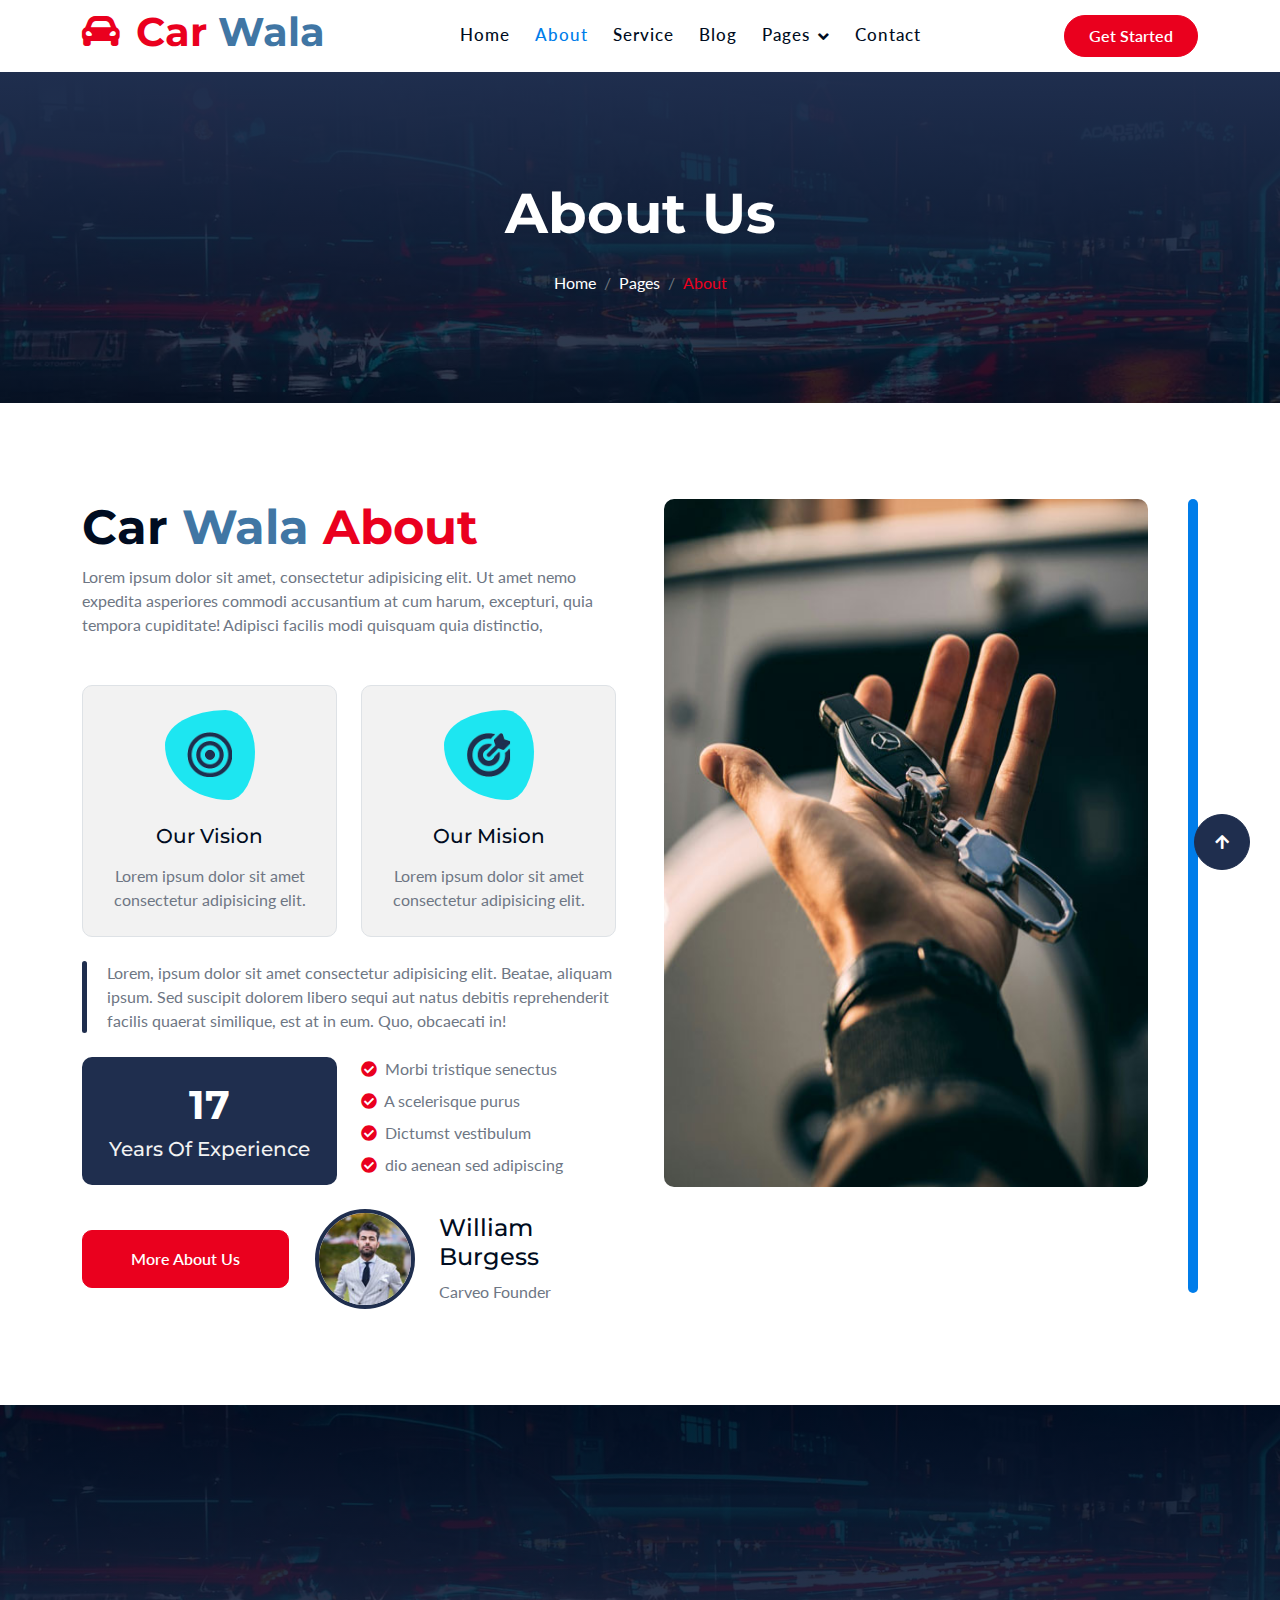
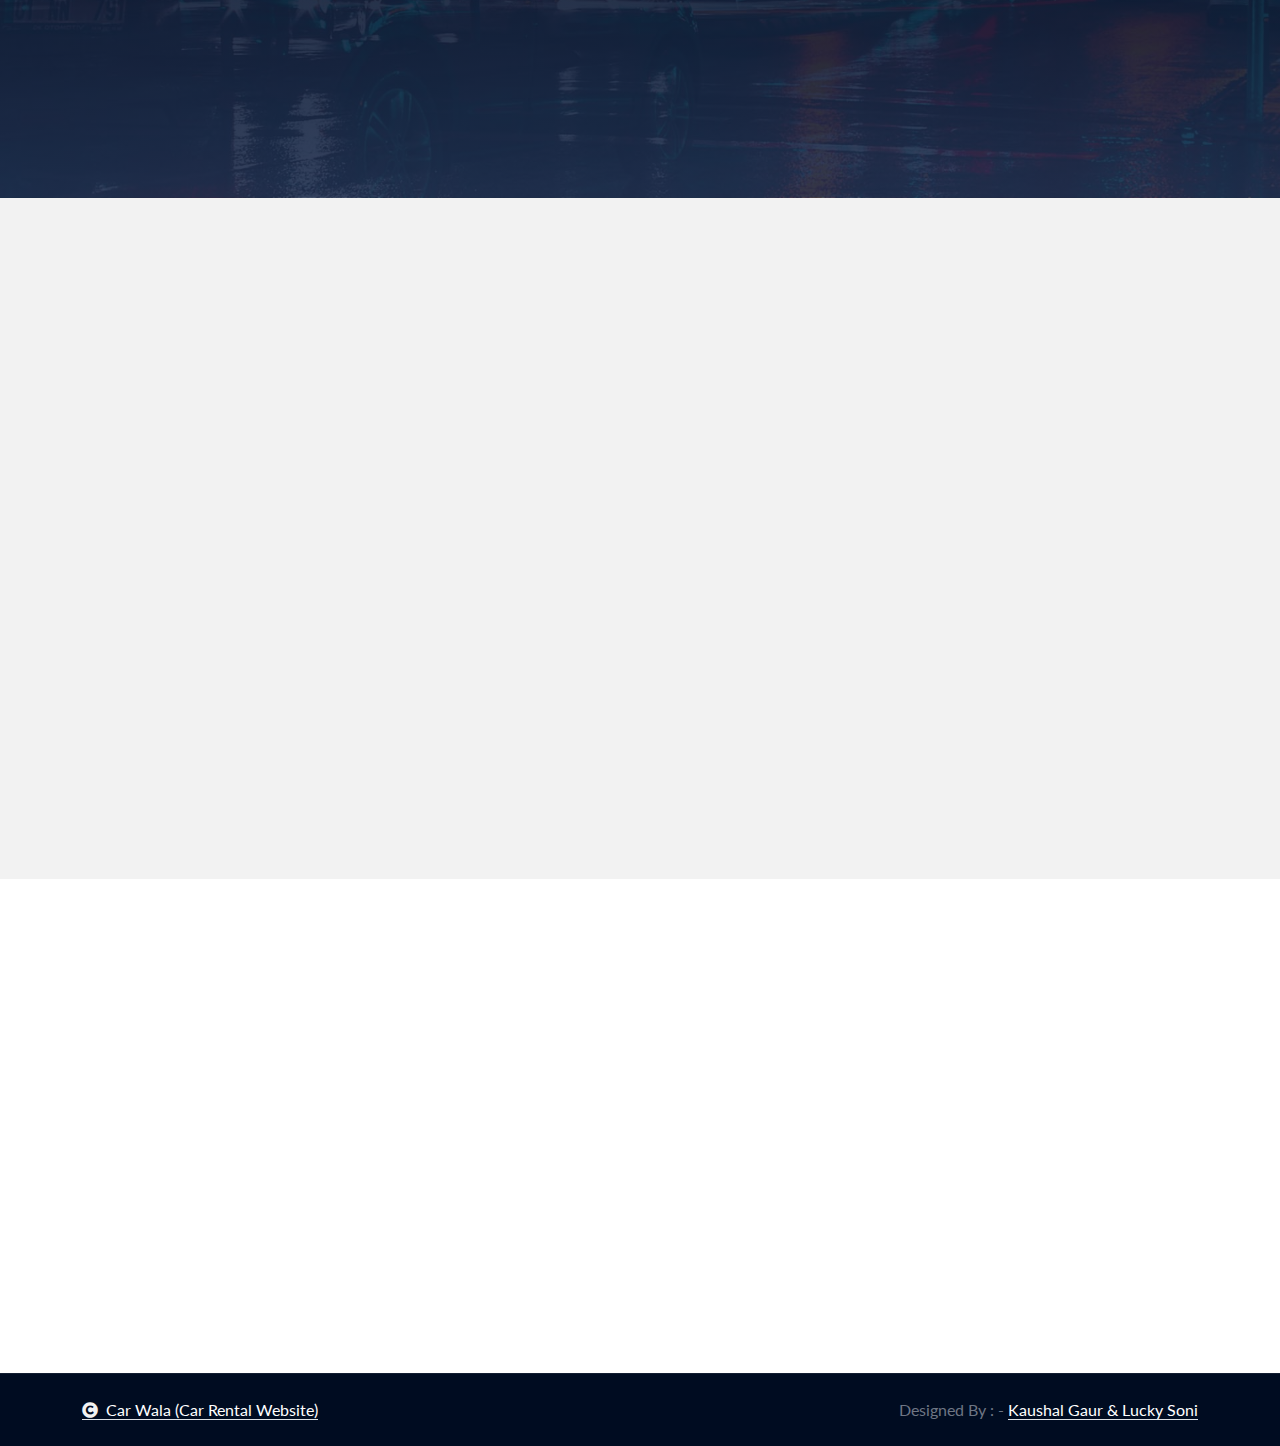
==== about.html @ ace73326 "first commit" ====
<!DOCTYPE html>
<html lang="en">

    <head>
        <meta charset="utf-8">
        <title>Car Wala (Car Rental Website)</title>
        <meta content="width=device-width, initial-scale=1.0" name="viewport">
        <meta content="" name="keywords">
        <meta content="" name="description">

        <!-- Google Web Fonts -->
        <link rel="preconnect" href="https://fonts.googleapis.com">
        <link rel="preconnect" href="https://fonts.gstatic.com" crossorigin>
        <link href="https://fonts.googleapis.com/css2?family=Lato:ital,wght@0,400;0,700;0,900;1,400;1,700;1,900&family=Montserrat:ital,wght@0,100..900;1,100..900&display=swap" rel="stylesheet"> 

        <!-- Icon Font Stylesheet -->
        <link rel="stylesheet" href="https://use.fontawesome.com/releases/v5.15.4/css/all.css"/>
        <link href="https://cdn.jsdelivr.net/npm/bootstrap-icons@1.4.1/font/bootstrap-icons.css" rel="stylesheet">

        <!-- Libraries Stylesheet -->
        <link href="lib/animate/animate.min.css" rel="stylesheet">
        <link href="lib/owlcarousel/assets/owl.carousel.min.css" rel="stylesheet">


        <!-- Customized Bootstrap Stylesheet -->
        <link href="css/bootstrap.min.css" rel="stylesheet">

        <!-- Template Stylesheet -->
        <link href="css/style.css" rel="stylesheet">
    </head>

    <body>

        <!-- Spinner Start -->
        <div id="spinner" class="show bg-white position-fixed translate-middle w-100 vh-100 top-50 start-50 d-flex align-items-center justify-content-center">
            <div class="spinner-border text-primary" style="width: 3rem; height: 3rem;" role="status">
                <span class="sr-only">Loading...</span>
            </div>
        </div>
        <!-- Spinner End -->


         <!-- Navbar & Hero Start -->
         <div class="container-fluid nav-bar sticky-top px-0 px-lg-4 py-2 py-lg-0">
            <div class="container">
                <nav class="navbar navbar-expand-lg navbar-light">
                    <a href="" class="navbar-brand p-0">
                        <h1 class="display-6 text-primary"><i class="fas fa-car-alt me-3"></i></i>Car <span class="main-logo">Wala</span></h1>
                        <!-- <img src="img/logo.png" alt="Logo"> -->
                    </a>
                    <button class="navbar-toggler" type="button" data-bs-toggle="collapse" data-bs-target="#navbarCollapse">
                        <span class="fa fa-bars"></span>
                    </button>
                    <div class="collapse navbar-collapse" id="navbarCollapse">
                        <div class="navbar-nav mx-auto py-0">
                            <a href="index.html" class="nav-item nav-link">Home</a>
                            <a href="about.html" class="nav-item nav-link active">About</a>
                            <a href="service.html" class="nav-item nav-link">Service</a>
                            <a href="blog.html" class="nav-item nav-link">Blog</a>
                            
                            <div class="nav-item dropdown">
                                <a href="#" class="nav-link dropdown-toggle" data-bs-toggle="dropdown">Pages</a>
                                <div class="dropdown-menu m-0">
                                    <a href="feature.html" class="dropdown-item">Our Feature</a>
                                    <a href="cars.html" class="dropdown-item">Our Cars</a>
                                    <a href="team.html" class="dropdown-item">Our Team</a>
                                    <a href="testimonial.html" class="dropdown-item">Testimonial</a>
                                    <a href="404.html" class="dropdown-item">404 Page</a>
                                </div>
                            </div>
                            <a href="contact.html" class="nav-item nav-link">Contact</a>
                        </div>
                        <a href="#" class="btn btn-primary rounded-pill py-2 px-4">Get Started</a>
                    </div>
                </nav>
            </div>
        </div>
        <!-- Navbar & Hero End -->

        <!-- Header Start -->
        <div class="container-fluid bg-breadcrumb">
            <div class="container text-center py-5" style="max-width: 900px;">
                <h4 class="text-white display-4 mb-4 wow fadeInDown" data-wow-delay="0.1s">About Us</h4>
                <ol class="breadcrumb d-flex justify-content-center mb-0 wow fadeInDown" data-wow-delay="0.3s">
                    <li class="breadcrumb-item"><a href="index.html">Home</a></li>
                    <li class="breadcrumb-item"><a href="#">Pages</a></li>
                    <li class="breadcrumb-item active text-primary">About</li>
                </ol>    
            </div>
        </div>
        <!-- Header End -->

        <!-- About Start -->
        <div class="container-fluid overflow-hidden about py-5">
            <div class="container py-5">
                <div class="row g-5">
                    <div class="col-xl-6 wow fadeInLeft" data-wow-delay="0.2s">
                        <div class="about-item">
                            <div class="pb-5">
                                <h1 class="display-5 text-capitalize">Car <span class="main-logo">Wala</span> <span class="text-primary">About</span></h1>
                                <p class="mb-0">Lorem ipsum dolor sit amet, consectetur adipisicing elit. Ut amet nemo expedita asperiores commodi accusantium at cum harum, excepturi, quia tempora cupiditate! Adipisci facilis modi quisquam quia distinctio,
                                </p>
                            </div>
                            <div class="row g-4">
                                <div class="col-lg-6">
                                    <div class="about-item-inner border p-4">
                                        <div class="about-icon mb-4">
                                            <img src="img/about-icon-1.png" class="img-fluid w-50 h-50" alt="Icon">
                                        </div>
                                        <h5 class="mb-3">Our Vision</h5>
                                        <p class="mb-0">Lorem ipsum dolor sit amet consectetur adipisicing elit.</p>
                                    </div>
                                </div>
                                <div class="col-lg-6">
                                    <div class="about-item-inner border p-4">
                                        <div class="about-icon mb-4">
                                            <img src="img/about-icon-2.png" class="img-fluid h-50 w-50" alt="Icon">
                                        </div>
                                        <h5 class="mb-3">Our Mision</h5>
                                        <p class="mb-0">Lorem ipsum dolor sit amet consectetur adipisicing elit.</p>
                                    </div>
                                </div>
                            </div>
                            <p class="text-item my-4">Lorem, ipsum dolor sit amet consectetur adipisicing elit. Beatae, aliquam ipsum. Sed suscipit dolorem libero sequi aut natus debitis reprehenderit facilis quaerat similique, est at in eum. Quo, obcaecati in!
                            </p>
                            <div class="row g-4">
                                <div class="col-lg-6">
                                    <div class="text-center rounded bg-secondary p-4">
                                        <h1 class="display-6 text-white">17</h1>
                                        <h5 class="text-light mb-0">Years Of Experience</h5>
                                    </div>
                                </div>
                                <div class="col-lg-6">
                                    <div class="rounded">
                                        <p class="mb-2"><i class="fa fa-check-circle text-primary me-1"></i> Morbi tristique senectus</p>
                                        <p class="mb-2"><i class="fa fa-check-circle text-primary me-1"></i> A scelerisque purus</p>
                                        <p class="mb-2"><i class="fa fa-check-circle text-primary me-1"></i> Dictumst vestibulum</p>
                                        <p class="mb-0"><i class="fa fa-check-circle text-primary me-1"></i> dio aenean sed adipiscing</p>
                                    </div>
                                </div>
                                <div class="col-lg-5 d-flex align-items-center">
                                    <a href="#" class="btn btn-primary rounded py-3 px-5">More About Us</a>
                                </div>
                                <div class="col-lg-7">
                                    <div class="d-flex align-items-center">
                                        <img src="img/attachment-img.jpg" class="img-fluid rounded-circle border border-4 border-secondary" style="width: 100px; height: 100px;" alt="Image">
                                        <div class="ms-4">
                                            <h4>William Burgess</h4>
                                            <p class="mb-0">Carveo Founder</p>
                                        </div>
                                    </div>
                                </div>
                            </div>
                        </div>
                    </div>
                    <div class="col-xl-6 wow fadeInRight" data-wow-delay="0.2s">
                        <div class="about-img">
                            <div class="img-1">
                                <img src="img/about-img.jpg" class="img-fluid rounded h-100 w-100" alt="">
                            </div>
                            <div class="img-2">
                                <img src="" class="img-fluid rounded w-100" alt="">
                            </div>
                        </div>
                    </div>
                </div>
            </div>
        </div>
        <!-- About End -->

        <!-- Fact Counter -->
        <div class="container-fluid counter py-5">
            <div class="container py-5">
                <div class="row g-5">
                    <div class="col-md-6 col-lg-6 col-xl-3 wow fadeInUp" data-wow-delay="0.1s">
                        <div class="counter-item text-center">
                            <div class="counter-item-icon mx-auto">
                                <i class="fas fa-thumbs-up fa-2x"></i>
                            </div>
                            <div class="counter-counting my-3">
                                <span class="text-white fs-2 fw-bold" data-toggle="counter-up">829</span>
                                <span class="h1 fw-bold text-white">+</span>
                            </div>
                            <h4 class="text-white mb-0">Happy Clients</h4>
                        </div>
                    </div>
                    <div class="col-md-6 col-lg-6 col-xl-3 wow fadeInUp" data-wow-delay="0.3s">
                        <div class="counter-item text-center">
                            <div class="counter-item-icon mx-auto">
                                <i class="fas fa-car-alt fa-2x"></i>
                            </div>
                            <div class="counter-counting my-3">
                                <span class="text-white fs-2 fw-bold" data-toggle="counter-up">56</span>
                                <span class="h1 fw-bold text-white">+</span>
                            </div>
                            <h4 class="text-white mb-0">Number of Cars</h4>
                        </div>
                    </div>
                    <div class="col-md-6 col-lg-6 col-xl-3 wow fadeInUp" data-wow-delay="0.5s">
                        <div class="counter-item text-center">
                            <div class="counter-item-icon mx-auto">
                                <i class="fas fa-building fa-2x"></i>
                            </div>
                            <div class="counter-counting my-3">
                                <span class="text-white fs-2 fw-bold" data-toggle="counter-up">127</span>
                                <span class="h1 fw-bold text-white">+</span>
                            </div>
                            <h4 class="text-white mb-0">Car Center</h4>
                        </div>
                    </div>
                    <div class="col-md-6 col-lg-6 col-xl-3 wow fadeInUp" data-wow-delay="0.7s">
                        <div class="counter-item text-center">
                            <div class="counter-item-icon mx-auto">
                                <i class="fas fa-clock fa-2x"></i>
                            </div>
                            <div class="counter-counting my-3">
                                <span class="text-white fs-2 fw-bold" data-toggle="counter-up">589</span>
                                <span class="h1 fw-bold text-white">+</span>
                            </div>
                            <h4 class="text-white mb-0">Total kilometers</h4>
                        </div>
                    </div>
                </div>
            </div>
        </div>
        <!-- Fact Counter -->

        <!-- Features Start -->
        <div class="container-fluid feature py-5">
            <div class="container py-5">
                <div class="text-center mx-auto pb-5 wow fadeInUp" data-wow-delay="0.1s" style="max-width: 800px;">
                    <h1 class="display-5 text-capitalize mb-3">Car <span class="main-logo">Wala</span> <span class="text-primary"> Features </span></h1>
                    <p class="mb-0">Lorem ipsum dolor sit amet, consectetur adipisicing elit. Ut amet nemo expedita asperiores commodi accusantium at cum harum, excepturi, quia tempora cupiditate! Adipisci facilis modi quisquam quia distinctio,
                    </p>
                </div>
                <div class="row g-4 align-items-center">
                    <div class="col-xl-4">
                        <div class="row gy-4 gx-0">
                            <div class="col-12 wow fadeInUp" data-wow-delay="0.1s">
                                <div class="feature-item">
                                    <div class="feature-icon">
                                        <span class="fa fa-trophy fa-2x"></span>
                                    </div>
                                    <div class="ms-4">
                                        <h5 class="mb-3">First Class services</h5>
                                        <p class="mb-0">Lorem ipsum dolor sit amet consectetur adipisicing elit. Consectetur, in illum aperiam ullam magni eligendi?</p>
                                    </div>
                                </div>
                            </div>
                            <div class="col-12 wow fadeInUp" data-wow-delay="0.3s">
                                <div class="feature-item">
                                    <div class="feature-icon">
                                        <span class="fa fa-road fa-2x"></span>
                                    </div>
                                    <div class="ms-4">
                                        <h5 class="mb-3">24/7 road assistance</h5>
                                        <p class="mb-0">Lorem ipsum dolor sit amet consectetur adipisicing elit. Consectetur, in illum aperiam ullam magni eligendi?</p>
                                    </div>
                                </div>
                            </div>
                        </div>
                    </div>
                    <div class="col-lg-12 col-xl-4 wow fadeInUp" data-wow-delay="0.2s">
                        <img src="img/features-img.png" class="img-fluid w-100" style="object-fit: cover;" alt="Img">
                    </div>
                    <div class="col-xl-4">
                        <div class="row gy-4 gx-0">
                            <div class="col-12 wow fadeInUp" data-wow-delay="0.1s">
                                <div class="feature-item justify-content-end">
                                    <div class="text-end me-4">
                                        <h5 class="mb-3">Quality at Minimum</h5>
                                        <p class="mb-0">Lorem ipsum dolor sit amet consectetur adipisicing elit. Consectetur, in illum aperiam ullam magni eligendi?</p>
                                    </div>
                                    <div class="feature-icon">
                                        <span class="fa fa-tag fa-2x"></span>
                                    </div>
                                </div>
                            </div>
                            <div class="col-12 wow fadeInUp" data-wow-delay="0.3s">
                                <div class="feature-item justify-content-end">
                                    <div class="text-end me-4">
                                        <h5 class="mb-3">Free Pick-Up & Drop-Off</h5>
                                        <p class="mb-0">Lorem ipsum dolor sit amet consectetur adipisicing elit. Consectetur, in illum aperiam ullam magni eligendi?</p>
                                    </div>
                                    <div class="feature-icon">
                                        <span class="fa fa-map-pin fa-2x"></span>
                                    </div>
                                </div>
                            </div>
                        </div>
                    </div>
                </div>
            </div>
        </div>
        <!-- Features End -->

        <!-- Car Steps Start -->
        <!-- <div class="container-fluid steps py-5">
            <div class="container py-5">
                <div class="text-center mx-auto pb-5 wow fadeInUp" data-wow-delay="0.1s" style="max-width: 800px;">
                    <h1 class="display-5 text-capitalize text-white mb-3">Car <span class="main-logo">Wala</span> <span class="text-primary"> Process</span></h1>
                    <p class="mb-0 text-white">Lorem ipsum dolor sit amet, consectetur adipisicing elit. Ut amet nemo expedita asperiores commodi accusantium at cum harum, excepturi, quia tempora cupiditate! Adipisci facilis modi quisquam quia distinctio,
                    </p>
                </div>
                <div class="row g-4">
                    <div class="col-lg-4 wow fadeInUp" data-wow-delay="0.1s">
                        <div class="steps-item p-4 mb-4">
                            <h4>Come In Contact</h4>
                            <p class="mb-0">Lorem ipsum dolor sit amet consectetur adipisicing elit. Ad, dolorem!</p>
                            <div class="setps-number">01.</div>
                        </div>
                    </div>
                    <div class="col-lg-4 wow fadeInUp" data-wow-delay="0.3s">
                        <div class="steps-item p-4 mb-4">
                            <h4>Choose A Car</h4>
                            <p class="mb-0">Lorem ipsum dolor sit amet consectetur adipisicing elit. Ad, dolorem!</p>
                            <div class="setps-number">02.</div>
                        </div>
                    </div>
                    <div class="col-lg-4 wow fadeInUp" data-wow-delay="0.5s">
                        <div class="steps-item p-4 mb-4">
                            <h4>Enjoy Driving</h4>
                            <p class="mb-0">Lorem ipsum dolor sit amet consectetur adipisicing elit. Ad, dolorem!</p>
                            <div class="setps-number">03.</div>
                        </div>
                    </div>
                </div>
            </div>
        </div> -->
        <!-- Car Steps End -->

        <!-- Team Start -->
        <!-- <div class="container-fluid team py-5">
            <div class="container py-5">
                <div class="text-center mx-auto pb-5 wow fadeInUp" data-wow-delay="0.1s" style="max-width: 800px;">
                    <h1 class="display-5 text-capitalize mb-3">Customer<span class="text-primary"> Support</span> Center</h1>
                    <p class="mb-0">Lorem ipsum dolor sit amet, consectetur adipisicing elit. Ut amet nemo expedita asperiores commodi accusantium at cum harum, excepturi, quia tempora cupiditate! Adipisci facilis modi quisquam quia distinctio,
                    </p>
                </div>
                <div class="row g-4">
                    <div class="col-md-6 col-lg-6 col-xl-3 wow fadeInUp" data-wow-delay="0.1s">
                        <div class="team-item p-4 pt-0">
                            <div class="team-img">
                                <img src="img/team-1.jpg" class="img-fluid rounded w-100" alt="Image">
                            </div>
                            <div class="team-content pt-4">
                                <h4>MARTIN DOE</h4>
                                <p>Profession</p>
                                <div class="team-icon d-flex justify-content-center">
                                    <a class="btn btn-square btn-light rounded-circle mx-1" href=""><i class="fab fa-facebook-f"></i></a>
                                    <a class="btn btn-square btn-light rounded-circle mx-1" href=""><i class="fab fa-twitter"></i></a>
                                    <a class="btn btn-square btn-light rounded-circle mx-1" href=""><i class="fab fa-instagram"></i></a>
                                    <a class="btn btn-square btn-light rounded-circle mx-1" href=""><i class="fab fa-linkedin-in"></i></a>
                                </div>
                            </div>
                        </div>
                    </div>
                    <div class="col-md-6 col-lg-6 col-xl-3 wow fadeInUp" data-wow-delay="0.3s">
                        <div class="team-item p-4 pt-0">
                            <div class="team-img">
                                <img src="img/team-2.jpg" class="img-fluid rounded w-100" alt="Image">
                            </div>
                            <div class="team-content pt-4">
                                <h4>MARTIN DOE</h4>
                                <p>Profession</p>
                                <div class="team-icon d-flex justify-content-center">
                                    <a class="btn btn-square btn-light rounded-circle mx-1" href=""><i class="fab fa-facebook-f"></i></a>
                                    <a class="btn btn-square btn-light rounded-circle mx-1" href=""><i class="fab fa-twitter"></i></a>
                                    <a class="btn btn-square btn-light rounded-circle mx-1" href=""><i class="fab fa-instagram"></i></a>
                                    <a class="btn btn-square btn-light rounded-circle mx-1" href=""><i class="fab fa-linkedin-in"></i></a>
                                </div>
                            </div>
                        </div>
                    </div>
                    <div class="col-md-6 col-lg-6 col-xl-3 wow fadeInUp" data-wow-delay="0.5s">
                        <div class="team-item p-4 pt-0">
                            <div class="team-img">
                                <img src="img/team-3.jpg" class="img-fluid rounded w-100" alt="Image">
                            </div>
                            <div class="team-content pt-4">
                                <h4>MARTIN DOE</h4>
                                <p>Profession</p>
                                <div class="team-icon d-flex justify-content-center">
                                    <a class="btn btn-square btn-light rounded-circle mx-1" href=""><i class="fab fa-facebook-f"></i></a>
                                    <a class="btn btn-square btn-light rounded-circle mx-1" href=""><i class="fab fa-twitter"></i></a>
                                    <a class="btn btn-square btn-light rounded-circle mx-1" href=""><i class="fab fa-instagram"></i></a>
                                    <a class="btn btn-square btn-light rounded-circle mx-1" href=""><i class="fab fa-linkedin-in"></i></a>
                                </div>
                            </div>
                        </div>
                    </div>
                    <div class="col-md-6 col-lg-6 col-xl-3 wow fadeInUp" data-wow-delay="0.7s">
                        <div class="team-item p-4 pt-0">
                            <div class="team-img">
                                <img src="img/team-4.jpg" class="img-fluid rounded w-100" alt="Image">
                            </div>
                            <div class="team-content pt-4">
                                <h4>MARTIN DOE</h4>
                                <p>Profession</p>
                                <div class="team-icon d-flex justify-content-center">
                                    <a class="btn btn-square btn-light rounded-circle mx-1" href=""><i class="fab fa-facebook-f"></i></a>
                                    <a class="btn btn-square btn-light rounded-circle mx-1" href=""><i class="fab fa-twitter"></i></a>
                                    <a class="btn btn-square btn-light rounded-circle mx-1" href=""><i class="fab fa-instagram"></i></a>
                                    <a class="btn btn-square btn-light rounded-circle mx-1" href=""><i class="fab fa-linkedin-in"></i></a>
                                </div>
                            </div>
                        </div>
                    </div>
                </div>
            </div>
        </div> -->
        <!-- Team End -->

        <!-- Banner Start -->
        <!-- <div class="container-fluid banner pb-5 wow zoomInDown" data-wow-delay="0.1s">
            <div class="container pb-5">
                <div class="banner-item rounded">
                    <img src="img/banner-1.jpg" class="img-fluid rounded w-100" alt="">
                    <div class="banner-content">
                        <h2 class="text-primary">Rent Your Car</h2>
                        <h1 class="text-white">Interested in Renting?</h1>
                        <p class="text-white">Don't hesitate and send us a message.</p>
                        <div class="banner-btn">
                            <a href="#" class="btn btn-secondary rounded-pill py-3 px-4 px-md-5 me-2">WhatchApp</a>
                            <a href="#" class="btn btn-primary rounded-pill py-3 px-4 px-md-5 ms-2">Contact Us</a>
                        </div>
                    </div>
                </div>
            </div>
        </div> -->
        <!-- Banner End -->

        <!-- Footer Start -->
        <div class="container-fluid footer py-5 wow fadeIn" data-wow-delay="0.2s">
            <div class="container py-5">
                <div class="row g-5">
                    <div class="col-md-6 col-lg-6 col-xl-3">
                        <div class="footer-item d-flex flex-column">
                            <div class="footer-item">
                                <h4 class="text-white mb-4">About Us</h4>
                                <p class="mb-3">Dolor amet sit justo amet elitr clita ipsum elitr est.Lorem ipsum dolor sit amet, consectetur adipiscing elit consectetur adipiscing elit.</p>
                            </div>
                            <div class="position-relative">
                                <input class="form-control rounded-pill w-100 py-3 ps-4 pe-5" type="text" placeholder="Enter your email">
                                <button type="button" class="btn btn-secondary rounded-pill position-absolute top-0 end-0 py-2 mt-2 me-2">Subscribe</button>
                            </div>
                        </div>
                    </div>
                    <div class="col-md-6 col-lg-6 col-xl-3">
                        <div class="footer-item d-flex flex-column">
                            <h4 class="text-white mb-4">Quick Links</h4>
                            <a href="#"><i class="fas fa-angle-right me-2"></i> About</a>
                            <a href="#"><i class="fas fa-angle-right me-2"></i> Cars</a>
                            <a href="#"><i class="fas fa-angle-right me-2"></i> Car Types</a>
                            <a href="#"><i class="fas fa-angle-right me-2"></i> Team</a>
                            <a href="#"><i class="fas fa-angle-right me-2"></i> Contact us</a>
                            <a href="#"><i class="fas fa-angle-right me-2"></i> Terms & Conditions</a>
                        </div>
                    </div>
                    <div class="col-md-6 col-lg-6 col-xl-3">
                        <div class="footer-item d-flex flex-column">
                            <h4 class="text-white mb-4">Business Hours</h4>
                            <div class="mb-3">
                                <h6 class="text-muted mb-0">Mon - Friday:</h6>
                                <p class="text-white mb-0">09.00 am to 07.00 pm</p>
                            </div>
                            <div class="mb-3">
                                <h6 class="text-muted mb-0">Saturday:</h6>
                                <p class="text-white mb-0">10.00 am to 05.00 pm</p>
                            </div>
                            <div class="mb-3">
                                <h6 class="text-muted mb-0">Vacation:</h6>
                                <p class="text-white mb-0">All Sunday is our vacation</p>
                            </div>
                        </div>
                    </div>
                    <div class="col-md-6 col-lg-6 col-xl-3">
                        <div class="footer-item d-flex flex-column">
                            <h4 class="text-white mb-4">Contact Info</h4>
                            <a href="#"><i class="fa fa-map-marker-alt me-2"></i> 123 Street, INDIA </a>
                            <a href="mailto:info@example.com"><i class="fas fa-envelope me-2"></i>kausalgr215@gmail.com</a>
                            <a href="tel:+012 345 67890"><i class="fas fa-phone me-2"></i> +9 12345 67890</a>
                            <a href="tel:+012 345 67890" class="mb-3"><i class="fas fa-print me-2"></i> +91 12345 67890</a>
                            <div class="d-flex">
                                <a class="btn btn-secondary btn-md-square rounded-circle me-3" href=""><i class="fab fa-facebook-f text-white"></i></a>
                                <a class="btn btn-secondary btn-md-square rounded-circle me-3" href=""><i class="fab fa-twitter text-white"></i></a>
                                <a class="btn btn-secondary btn-md-square rounded-circle me-3" href=""><i class="fab fa-instagram text-white"></i></a>
                                <a class="btn btn-secondary btn-md-square rounded-circle me-0" href=""><i class="fab fa-linkedin-in text-white"></i></a>
                            </div>
                        </div>
                    </div>
                </div>
            </div>
        </div>
        <!-- Footer End -->
        
        <!-- Copyright Start -->
        <div class="container-fluid copyright py-4">
            <div class="container">
                <div class="row g-4 align-items-center">
                    <div class="col-md-6 text-center text-md-start mb-md-0">
                        <span class="text-body"><a href="#" class="border-bottom text-white"><i class="fas fa-copyright text-light me-2"></i>Car Wala (Car Rental Website)</a></span>
                    </div>
                    <div class="col-md-6 text-center text-md-end text-body">
                        <!--/*** This template is free as long as you keep the below author’s credit link/attribution link/backlink. ***/-->
                        <!--/*** If you'd like to use the template without the below author’s credit link/attribution link/backlink, ***/-->
                        <!--/*** you can purchase the Credit Removal License from "https://htmlcodex.com/credit-removal". ***/-->
                        Designed By : - <a class="border-bottom text-white" href="https://htmlcodex.com">Kaushal Gaur & Lucky Soni</a>
                    </div>
                </div>
            </div>
        </div>
        <!-- Copyright End -->


        <!-- Back to Top -->
        <a href="#" class="btn btn-secondary btn-lg-square rounded-circle back-to-top"><i class="fa fa-arrow-up"></i></a>   

        
    <!-- JavaScript Libraries -->
    <script src="https://ajax.googleapis.com/ajax/libs/jquery/3.6.4/jquery.min.js"></script>
    <script src="https://cdn.jsdelivr.net/npm/bootstrap@5.0.0/dist/js/bootstrap.bundle.min.js"></script>
    <script src="lib/wow/wow.min.js"></script>
    <script src="lib/easing/easing.min.js"></script>
    <script src="lib/waypoints/waypoints.min.js"></script>
    <script src="lib/counterup/counterup.min.js"></script>
    <script src="lib/owlcarousel/owl.carousel.min.js"></script>
    

    <!-- Template Javascript -->
    <script src="js/main.js"></script>
    </body>

</html>
---- css/style.css ----
/*** Spinner Start ***/
/*** Spinner ***/
#spinner {
    opacity: 0;
    visibility: hidden;
    transition: opacity .5s ease-out, visibility 0s linear .5s;
    z-index: 99999;
}

#spinner.show {
    transition: opacity .5s ease-out, visibility 0s linear 0s;
    visibility: visible;
    opacity: 1;
}
/*** Spinner End ***/

/* font styles start */
.roboto-thin {
    font-family: "Roboto", sans-serif;
    font-weight: 100;
    font-style: normal;
  }
  
  .roboto-light {
    font-family: "Roboto", sans-serif;
    font-weight: 300;
    font-style: normal;
  }
  
  .roboto-regular {
    font-family: "Roboto", sans-serif;
    font-weight: 400;
    font-style: normal;
  }
  
  .roboto-medium {
    font-family: "Roboto", sans-serif;
    font-weight: 500;
    font-style: normal;
  }
  
  .roboto-bold {
    font-family: "Roboto", sans-serif;
    font-weight: 700;
    font-style: normal;
  }
  
  .roboto-black {
    font-family: "Roboto", sans-serif;
    font-weight: 900;
    font-style: normal;
  }
  
  .roboto-thin-italic {
    font-family: "Roboto", sans-serif;
    font-weight: 100;
    font-style: italic;
  }
  
  .roboto-light-italic {
    font-family: "Roboto", sans-serif;
    font-weight: 300;
    font-style: italic;
  }
  
  .roboto-regular-italic {
    font-family: "Roboto", sans-serif;
    font-weight: 400;
    font-style: italic;
  }
  
  .roboto-medium-italic {
    font-family: "Roboto", sans-serif;
    font-weight: 500;
    font-style: italic;
  }
  
  .roboto-bold-italic {
    font-family: "Roboto", sans-serif;
    font-weight: 700;
    font-style: italic;
  }
  
  .roboto-black-italic {
    font-family: "Roboto", sans-serif;
    font-weight: 900;
    font-style: italic;
  }
  /* font style end */

.back-to-top {
    position: fixed;
    right: 30px;
    bottom: 30px;
    transition: 0.5s;
    z-index: 99;
}

/*** Button Start ***/
.btn {
    font-weight: 600;
    transition: .5s;
}

.btn-square {
    width: 32px;
    height: 32px;
}

.btn-sm-square {
    width: 34px;
    height: 34px;
}

.btn-md-square {
    width: 44px;
    height: 44px;
}

.btn-lg-square {
    width: 56px;
    height: 56px;
}

.btn-xl-square {
    width: 66px;
    height: 66px;
}

.btn-square,
.btn-sm-square,
.btn-md-square,
.btn-lg-square,
.btn-xl-square {
    padding: 0;
    display: flex;
    align-items: center;
    justify-content: center;
    font-weight: normal;
}

.btn.btn-primary {
    color: var(--bs-white);
}

.btn.btn-primary:hover {
    background: var(--bs-secondary);
    border: 1px solid var(--bs-secondary);
}

.btn.btn-secondary {
    color: var(--bs-white);
}

.btn.btn-secondary:hover {
    background: var(--bs-primary);
    border: 1px solid var(--bs-primary);
}

.btn.btn-light {
    color: var(--bs-primary);
}

.btn.btn-light:hover {
    color: var(--bs-white);
    background: var(--bs-primary);
    border: 1px solid var(--bs-primary);
}

/*** Icon Animation Start ***/
@keyframes icon-animat {
    0%  {border-radius: 4% 23% 45% 12%;}

    25% {border-radius: 8% 13% 65% 28%;}

    50% {border-radius: 65% 3% 76% 19%;}

    75% {border-radius: 37% 28% 34% 65%;}

    100% {border-radius: 72% 23% 25% 82%;}
}
/*** Icon Animation End ***/


/*** Navbar Start ***/
.nav-bar {
    background: var(--bs-white);
}

.sticky-top {
    transition: 1s;
}

.navbar-light .navbar-nav .nav-link {
    position: relative;
    margin-right: 25px;
    padding: 35px 0;
    letter-spacing: 1px;
    color: var(--bs-dark);
    font-size: 17px;
    font-weight: 500;
    outline: none;
    transition: .5s;
}

.sticky-top .navbar-light .navbar-nav .nav-link {
    padding: 10px 0;
    color: var(--bs-dark);
}

.navbar-light .navbar-nav .nav-link:hover,
.navbar-light .navbar-nav .nav-link.active {
    color: var(--bs-primary);
}

.navbar-light .navbar-brand img {
    max-height: 60px;
    transition: .5s;
}

.sticky-top .navbar-light .navbar-brand img {
    max-height: 50px;
}

.navbar .dropdown-toggle::after {
    border: none;
    content: "\f107";
    font-family: "Font Awesome 5 Free";
    font-weight: 600;
    vertical-align: middle;
    margin-left: 8px;
}

.dropdown .dropdown-menu a:hover {
    background: var(--bs-primary);
    color: var(--bs-white);
}

.navbar .nav-item:hover .dropdown-menu {
    transform: rotateX(0deg);
    visibility: visible;
    margin-top: 8px !important;
    background: var(--bs-light);
    transition: .5s;
    opacity: 1;
}



@media (min-width: 992px) {
    .navbar .nav-item .dropdown-menu {
    display: block;
    visibility: hidden;
    top: 100%;
    transform: rotateX(-75deg);
    transform-origin: 0% 0%;
    border: 0;
    border-radius: 10px;
    margin-top: 8px !important;
    transition: .5s;
    opacity: 0;
    }
}

@media (max-width: 991px) {
    .navbar.navbar-expand-lg .navbar-toggler {
        padding: 8px 15px;
        border: 1px solid var(--bs-primary);
        color: var(--bs-primary);
    }

    .sticky-top .navbar-light .navbar-nav .nav-link {
        padding: 12px 0;
    }
}
/*** Navbar End ***/

/*** Carousel Header Start ***/
.carousel .carousel-item img {
    object-fit: cover;
}
.carousel .carousel-item video {
    object-fit: cover;
    
}

.carousel .carousel-item,
.carousel .carousel-item img {
    /* height: 700px; */
}

.carousel-item .carousel-caption {
    position: absolute;
    width: 100%;
    height: 100%;
    left: 0;
    bottom: 0;
    background: rgba(0, 0, 0, .6);
    display: flex;
    align-items: center;
}

.carousel .carousel-indicators {
    left: 75%;
    top: 50%;
    margin-right: 25%;
    transform: translateY(-50%);
    flex-direction: column;
}

.carousel-indicators [data-bs-target] {
    display: flex;
    width: 20px;
    height: 15px;
    border: 6px solid var(--bs-white);
    border-radius: 15px;
    padding: 0;
    margin-top:10px;
    margin-bottom:10px;
    background-color: var(--bs-secondary);
    opacity: 1;
    transition: 0.5s;
}

.carousel-indicators [data-bs-target].active {
    background-color: var(--bs-primary);
}

@media (max-width: 992px) {
    .carousel-indicators [data-bs-target] {
        display: none;
    }
}
/*** Carousel Header End ***/

/*** Single Page Hero Header Start ***/
.bg-breadcrumb {
    position: relative;
    overflow: hidden;
    background: linear-gradient(rgba(31, 46, 78, 1), rgba(0, 12, 33, 0.8)), url(../img/fact-bg.jpg);
    background-position: center top;
    background-repeat: no-repeat;
    background-size: cover;
    padding: 60px 0 60px 0;
    transition: 0.5s;
}

.bg-breadcrumb .breadcrumb {
    position: relative;
}

.bg-breadcrumb .breadcrumb .breadcrumb-item a {
    color: var(--bs-white);
}
/*** Single Page Hero Header End ***/

/*** Features Start ***/
.feature {
    background: var(--bs-light);
}

.feature .feature-item {
    display: flex;
    border-radius: 10px;
}

.feature .feature-item .feature-icon span {
    width: 90px; 
    height: 90px;
    display: flex;
    align-items: center;
    justify-content: center;
    color: var(--bs-secondary);
    background: rgb(29, 230, 241);
    border-radius: 40%;
    animation-name: icon-animat;
    animation-duration: 5s;
    animation-delay: 1s;
    animation-direction: alternate;
    animation-iteration-count: infinite;
    transition: 0.5s;
}

/*** Features End ***/

/*** About Start ***/
.about .about-item .about-item-inner {
    display: flex;
    flex-direction: column;
    align-items: center;
    justify-content: center;
    text-align: center;
    border-radius: 10px;
    background: var(--bs-light);
    transition: 0.5s;
}

.about .about-item .about-item-inner .about-icon {
    width: 90px; 
    height: 90px; 
    border-radius: 67% 33% 29% 71% / 39% 46% 54% 61%;
    display: flex;
    align-items: center;
    justify-content: center;
    color: var(--bs-secondary);
    background: rgb(29, 230, 241);
    animation-name: icon-animat;
    animation-duration: 5s;
    animation-delay: 1s;
    animation-direction: alternate;
    animation-iteration-count: infinite;
    transition: 0.5s;
}

.about .about-img {
    position: relative;
    overflow: hidden;
    width: 100%;
    height: 100%;
    
}

.about .about-img .img-1 {
    height: 85%;
    margin-right: 50px;
}

.about .about-img .img-2 {
    position: absolute;
    width: 100%; 
    bottom: 0; 
    right: 0;
    padding-left: 50px;
    border-radius: 10px;
}

.about .about-img::after {
    content: "";
    position: absolute;
    width: 10px;
    height: 98%;
    top: 0;
    right: 0;
    border-radius: 10px;
    background: var(--bs-primary);
    z-index: -1;
}

.about .about-item .text-item {
    position: relative;
    padding-left: 25px;
}

.about .about-item .text-item::after {
    content: "";
    position: absolute;
    width: 5px;
    height: 100%;
    top: 0;
    left: 0;
    border-radius: 10px;
    background: var(--bs-secondary);
}
/*** About End ***/


/*** Fact Counter Start ***/
.counter {
    background: linear-gradient(rgba(0, 12, 33, 0.9), rgba(31, 46, 78, 0.9)), url(../img/fact-bg.jpg);
    background-position: center center;
    background-repeat: no-repeat;
    background-size: cover;
}

.counter .counter-item .counter-item-icon {
    width: 90px; 
    height: 90px; 
    border-radius: 67% 33% 29% 71% / 39% 46% 54% 61%;
    display: flex;
    align-items: center;
    justify-content: center;
    color: var(--bs-secondary);
    background: var(--bs-primary);
    animation-name: icon-animat;
    animation-duration: 5s;
    animation-delay: 1s;
    animation-direction: alternate;
    animation-iteration-count: infinite;
    transition: 0.5s;
}

/*** Fact Counter End ***/

/*** Services Start ***/
.service .service-item {
    position: relative;
    display: flex;
    flex-direction: column;
    align-items: center;
    justify-content: center;
    text-align: center;
    box-shadow: 0 0 45px rgba(0, 0, 0, .1);
    border-radius: 10px;
    background: var(--bs-white);
    transition: 0.5s;
}

.service .service-item:hover {
    display: flex;
    flex-direction: column;
    align-items: center;
    justify-content: center;
    text-align: center;
    border-radius: 60px;
    background: var(--bs-light);
}

.service .service-item::after {
    content: "";
    position: absolute;
    width: 100%;
    height: 100%;
    bottom: 0;
    left: 0;
    background: var(--bs-primary);
    border-radius: 10px;
    z-index: -1;
    transition: 0.5s;
    opacity: 0;
}

.service .service-item:hover::after {
    opacity: 1;
}

.service .service-item .service-icon {
    width: 90px; 
    height: 90px; 
    border-radius: 67% 33% 29% 71% / 39% 46% 54% 61%;
    display: flex;
    align-items: center;
    justify-content: center;
    color: var(--bs-secondary);
    background: var(--bs-primary);
    animation-name: icon-animat;
    animation-duration: 5s;
    animation-delay: 1s;
    animation-direction: alternate;
    animation-iteration-count: infinite;
    transition: 0.5s;
}
/*** Service End ***/

/*** Cars Categories Start ***/
.categories .categories-item {
    position: relative;
    border: 1px solid var(--bs-secondary);
    border-radius: 10px;
    transition: 0.5s;
}

.categories .categories-item:hover {
    border: 1px solid var(--bs-primary);
}

.categories .categories-item .categories-item-inner {
    position: relative;
    overflow: hidden;
    border-radius: 10px;
    transition: 0.5s;
}

.categories .categories-item .categories-item-inner:hover {
    box-shadow: 0 0 50px rgba(234, 0, 30, .3);
}

.categories .categories-item-inner .categories-img {
    background: var(--bs-light);
}

.categories .categories-item-inner .categories-content {
    border-top: 4px solid var(--bs-white);
    text-align: center;
    background: var(--bs-light);
}

.categories .categories-item-inner .categories-review {
    display: flex;
    align-items: center;
    justify-content: center;
}

.categories-carousel .owl-stage-outer {
    margin-top: 65px;
    margin-right: -1px;
}

.categories-carousel .owl-nav .owl-prev,
.categories-carousel .owl-nav .owl-next {
    position: absolute;
    top: -65px;
    padding: 10px 35px;
    color: var(--bs-white);
    background: var(--bs-primary);
    border-radius: 50px;
    transition: 0.5s;
}

.categories-carousel .owl-nav .owl-prev {
    left: 0 !important;
}

.categories-carousel .owl-nav .owl-next {
    right: 0;
}

.categories-carousel .owl-nav .owl-prev:hover,
.categories-carousel .owl-nav .owl-next:hover {
    background: var(--bs-secondary);
    color: var(--bs-white);
}
/*** Cars Categories End ***/


/*** Process Start ***/
.steps {
    background: linear-gradient(rgba(0, 0, 0, 0.9), rgba(0, 0, 0, 0.9)), url(../img/bg-1.jpg);
    background-position: center center;
    background-repeat: no-repeat;
    background-size: cover;
}


.steps .steps-item {
    position: relative;
    background: var(--bs-secondary);
    border-radius: 10px;
}

.steps .steps-item h4,
.steps .steps-item p {
    color: var(--bs-white);
}

.steps .steps-item .setps-number {
    position: absolute;
    width: 64px;
    height: 64px;
    bottom: 0; 
    right: 40px;
    font-weight: 900;
    border: 1px solid var(--bs-white); 
    border-radius: 64px;
    transform: translateY(50%);
    color: var(--bs-white);
    background: var(--bs-secondary);
    display: flex;
    align-items: center;
    justify-content: center;
}
/*** Process End ***/


/*** Blog Start ***/
.blog .blog-item {
    border-radius: 10px;
    transition: 0.5s;
}

.blog .blog-item:hover {
    box-shadow: 0 0 45px rgba(0, 0, 0, .2);
}

.blog .blog-item .blog-img {
    position: relative;
    overflow: hidden;
    border-top-left-radius: 10px;
    border-top-right-radius: 10px;
}

.blog .blog-item .blog-img::after {
    content: "";
    position: absolute;
    width: 100%;
    height: 0;
    bottom: 0;
    left: 0;
    background: rgba(255, 255, 255, 0.3);
    transition: 0.5s;
}

.blog .blog-item:hover .blog-img::after {
    height: 100%;
}

.blog .blog-item .blog-img img {
    transition: 0.5s;
}

.blog .blog-item:hover .blog-img img {
    transform: scale(1.2);
}  

.blog .blog-item .blog-content {
    position: relative;
    background: var(--bs-light);
}

.blog .blog-item .blog-content .blog-date {
    position: absolute;
    top: 0; 
    left: 25px; 
    transform: translateY(-50%);
    padding: 12px 25px;
    border-radius: 10px;
    color: var(--bs-white);
    background: var(--bs-primary);
}

.blog .blog-item .blog-content .blog-comment {
    display: flex;
    justify-content: space-between;
}
/*** Blog End ***/


/*** Banner Start ***/
.banner .banner-item {
    position: relative;
    width: 100%;
    height: 100%;
    border-radius: 10px;
    transition: 0.5s;
    z-index: 1;
}

.banner .banner-item::after {
    content: "";
    position: absolute;
    width: 100%;
    height: 100%;
    top: 0;
    left: 0;
    border-radius: 10px;
    background: rgba(0, 0, 0, .6);
    z-index: 2;
}

.banner .banner-item .banner-content {
    position: absolute;
    width: 100%;
    height: 100%;
    top: 0;
    right: 0;
    margin-left: 0;
    margin-bottom: 0;
    padding: 25px;
    border-radius: 10px;
    display: flex;
    flex-direction: column;
    justify-content: center;
    align-items: end;
    z-index: 5;
}

@media (min-width: 992px) {
    .banner .banner-item .banner-content h2 {
        font-size: 45px;
        margin-bottom: 20px;
    }

    .banner .banner-item .banner-content h1 {
        font-size: 72px;
        margin-bottom: 20px;
    }

    .banner .banner-item .banner-content p {
        font-size: 40px;
        margin-bottom: 20px;
    }
}
/*** Banner End ***/

/*** Team Start ***/
.team .team-item {
    position: relative;
    text-align: center;
    border-radius: 10px;
    margin-top: 100px;
    background: var(--bs-light);
    transition: 0.5s;
    z-index: 1;
}

.team .team-item::after {
    content: "";
    position: absolute;
    width: 100%;
    height: 0;
    bottom: 0;
    left: 0;
    border-radius: 10px;
    background: var(--bs-secondary);
    z-index: 2;
    transition: 0.5s;
}

.team .team-item:hover::after {
    height: 100%;
}

.team .team-item .team-content {
    position: relative;
    z-index: 5;
}

.team .team-item .team-content h4,
.team .team-item .team-content p {
    transition: 0.5s;
}

.team .team-item:hover .team-content h4 {
    color: var(--bs-white);
}
.team .team-item:hover .team-content p {
    color: var(--bs-white);
}

.team .team-item .team-img {
    position: relative;
    overflow: hidden;
    top: -100px;
    margin-bottom: -100px;
    border-radius: 10px;
    z-index: 3;
}

.team .team-item .team-img img {
    transition: 0.5s;
}

.team .team-item:hover .team-img img {
    transform: scale(1.1);
}

.team .team-item .team-img::after {
    content: "";
    position: absolute;
    width: 100%;
    height: 0;
    top: 0;
    left: 0;
    border-radius: 10px;
    background: rgba(255, 255, 255, .3);
    z-index: 4;
    transition: 0.5s;
}

.team .team-item:hover .team-img::after {
    height: 100%;
}
/*** Team End ***/

/*** Testimonial Start ***/
.testimonial-carousel .owl-stage-outer {
    margin-right: -1px;
}

.testimonial .testimonial-item {
    position: relative;
    margin-top: 35px;
    border: 1px solid var(--bs-secondary);
    border-radius: 10px;
}

.testimonial .testimonial-item .testimonial-quote {
    position: absolute;
    width: 70px;
    height: 70px;
    top: 0;
    right: 25px;
    transform: translateY(-50%);
    border-radius: 70px;
    color: var(--bs-white);
    background: var(--bs-secondary);
    display: flex;
    align-items: center;
    justify-content: center;
}

.testimonial .testimonial-item .testimonial-inner {
    display: flex;
    align-items: center;
    background: var(--bs-light);
    border-top-left-radius: 10px;
    border-top-right-radius: 10px;
}

.testimonial .testimonial-item .testimonial-inner img {
    width: 100px; 
    height: 100px; 
    border-radius: 100px;
    border: 4px solid var(--bs-white);
}

.testimonial-carousel .owl-dots {
    display: flex;
    justify-content: center;
}

.testimonial-carousel .owl-dots .owl-dot {
    width: 30px;
    height: 30px;
    border-radius: 30px;
    margin: 20px 10px 0 10px;
    background: var(--bs-primary);
    transition: 0.5s;
}

.testimonial-carousel .owl-dots .owl-dot.active {
    width: 30px;
    height: 30px;
    border-radius: 30px;
    background: var(--bs-secondary);
    transition: 0.5s;
}

.testimonial-carousel .owl-dots .owl-dot span {
    position: relative;
    margin-top: 50%;
    margin-left: 50%;
    transform: translate(-50%, -50%);
    display: flex;
    align-items: center;
    justify-content: center;
    text-align: center;
}

.testimonial-carousel .owl-dots .owl-dot.active span::after {
    background: var(--bs-primary);
}

.testimonial-carousel .owl-dots .owl-dot span::after {
    content: "";
    width: 15px;
    height: 15px;
    border-radius: 15px;
    position: absolute;
    top: 50%;
    left: 0;
    transform: translateY(-50%);
    display: flex;
    align-items: center;
    justify-content: center;
    text-align: center;
    background: var(--bs-white);
    transition: 0.5s;
}
/*** Testimonial End ***/

/*** Contact Start ***/
.contact .contact-add-item {
    border-radius: 10px;
    display: flex;
    flex-direction: column;
    align-items: center;
    justify-content: center;
    text-align: center;
    background: var(--bs-light);
}

.contact .contact-add-item .contact-icon {
    width: 90px; 
    height: 90px; 
    border-radius: 67% 33% 29% 71% / 39% 46% 54% 61%;
    display: flex;
    align-items: center;
    justify-content: center;
    color: var(--bs-secondary);
    background: var(--bs-primary);
    animation-name: icon-animat;
    animation-duration: 5s;
    animation-delay: 1s;
    animation-direction: alternate;
    animation-iteration-count: infinite;
    transition: 0.5s;
}

/*** Contact End ***/


/*** Footer Start ***/
.footer {
    background: var(--bs-dark);
}

.footer .footer-item a {
    line-height: 35px;
    color: var(--bs-body);
    transition: 0.5s;
}

.footer .footer-item p {
    line-height: 35px;
}

.footer .footer-item a:hover {
    letter-spacing: 1px;
    color: var(--bs-primary);
}

.footer .footer-item .footer-btn a,
.footer .footer-item .footer-btn a i {
    transition: 0.5s;
}

.footer .footer-item .footer-btn a:hover {
    background: var(--bs-white);
}

.footer .footer-item .footer-btn a:hover i {
    color: var(--bs-primary) !important;
}
/*** Footer End ***/

/*** copyright Start ***/
.copyright {
    border-top: 1px solid rgba(255, 255, 255, 0.08);
    background: var(--bs-dark);
}
/*** copyright end ***/

.main-logo{
    color: rgb(64, 118, 164);
}
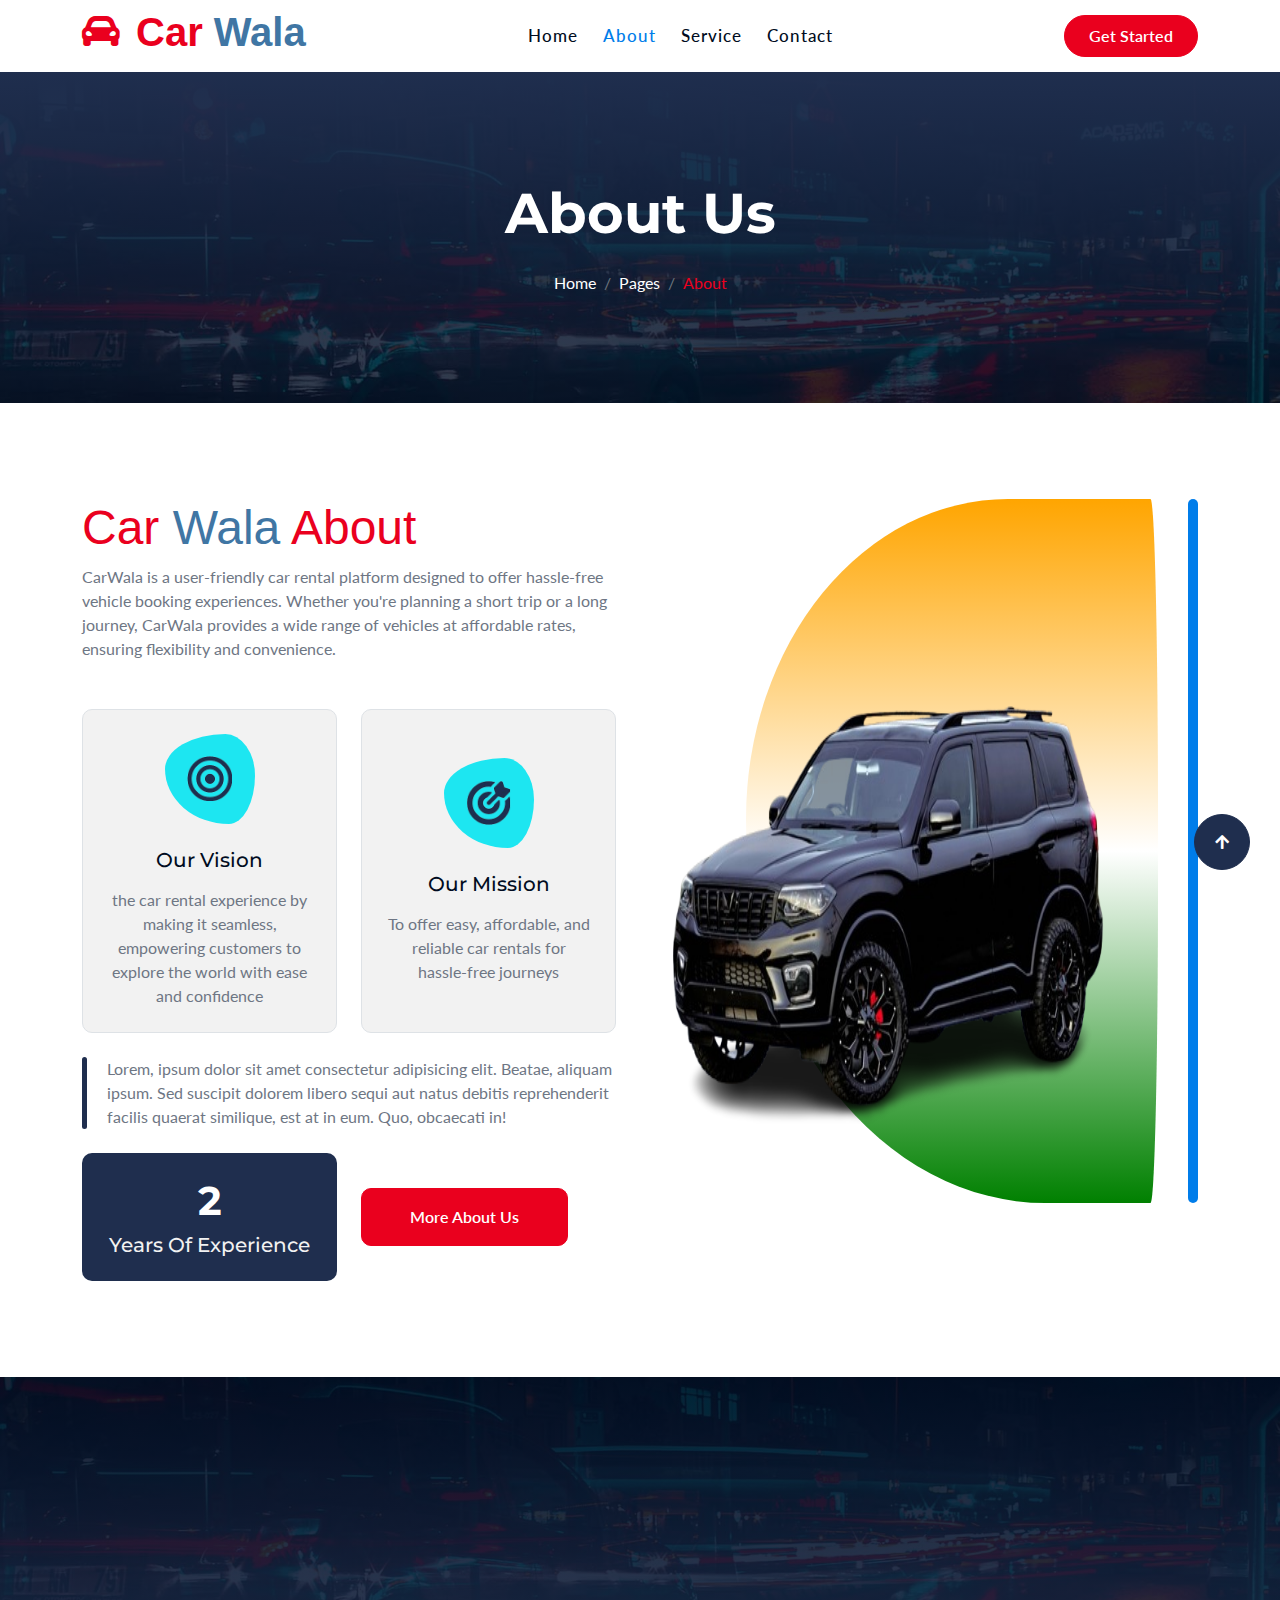
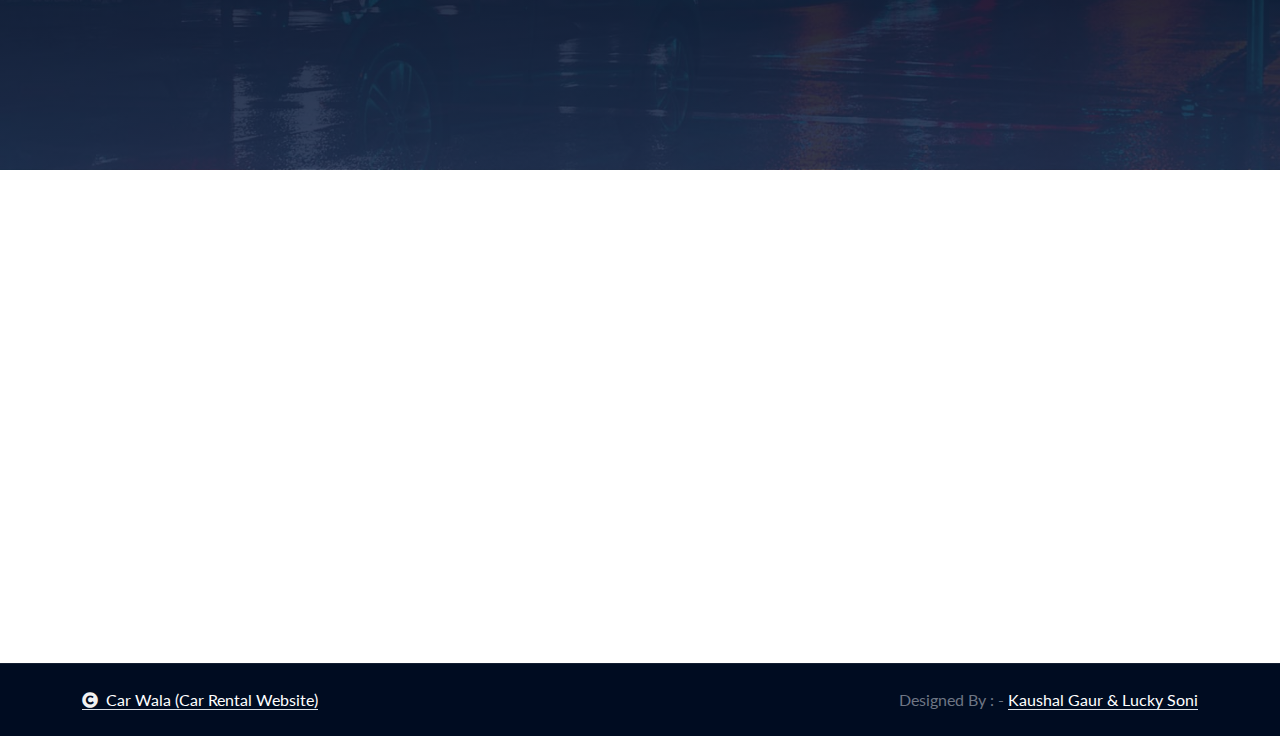
==== commit bd913f9c: "first" ====
--- a/about.html
+++ b/about.html
@@ -45,8 +45,9 @@
             <div class="container">
                 <nav class="navbar navbar-expand-lg navbar-light">
                     <a href="" class="navbar-brand p-0">
-                        <h1 class="display-6 text-primary"><i class="fas fa-car-alt me-3"></i></i>Car <span class="main-logo">Wala</span></h1>
-                        <!-- <img src="img/logo.png" alt="Logo"> -->
+                        <h1 class="display-6 roboto-bold text-primary"><i class="fas fa-car-alt me-3"></i></i>Car <span
+                            class="main-logo ">Wala</span></h1>
+                            <!-- <img src="img/logo.png" alt="Logo"> -->
                     </a>
                     <button class="navbar-toggler" type="button" data-bs-toggle="collapse" data-bs-target="#navbarCollapse">
                         <span class="fa fa-bars"></span>
@@ -56,12 +57,12 @@
                             <a href="index.html" class="nav-item nav-link">Home</a>
                             <a href="about.html" class="nav-item nav-link active">About</a>
                             <a href="service.html" class="nav-item nav-link">Service</a>
-                            <a href="blog.html" class="nav-item nav-link">Blog</a>
+                            <!-- <a href="blog.html" class="nav-item nav-link">Blog</a> -->
                             
                             <div class="nav-item dropdown">
-                                <a href="#" class="nav-link dropdown-toggle" data-bs-toggle="dropdown">Pages</a>
+                                <!-- <a href="#" class="nav-link dropdown-toggle" data-bs-toggle="dropdown">Pages</a> -->
                                 <div class="dropdown-menu m-0">
-                                    <a href="feature.html" class="dropdown-item">Our Feature</a>
+                                    <!-- <a href="feature.html" class="dropdown-item">Our Feature</a> -->
                                     <a href="cars.html" class="dropdown-item">Our Cars</a>
                                     <a href="team.html" class="dropdown-item">Our Team</a>
                                     <a href="testimonial.html" class="dropdown-item">Testimonial</a>
@@ -97,8 +98,12 @@
                     <div class="col-xl-6 wow fadeInLeft" data-wow-delay="0.2s">
                         <div class="about-item">
                             <div class="pb-5">
-                                <h1 class="display-5 text-capitalize">Car <span class="main-logo">Wala</span> <span class="text-primary">About</span></h1>
-                                <p class="mb-0">Lorem ipsum dolor sit amet, consectetur adipisicing elit. Ut amet nemo expedita asperiores commodi accusantium at cum harum, excepturi, quia tempora cupiditate! Adipisci facilis modi quisquam quia distinctio,
+                                <h1 class="display-5 text-capitalize text-primary roboto-medium">Car <span class="main-logo">Wala</span> <span
+                                        class="text-primary">About</span></h1>
+                                <p class="mb-0">CarWala is a user-friendly car rental platform designed to offer hassle-free
+                                    vehicle booking experiences.
+                                    Whether you're planning a short trip or a long journey, CarWala provides a wide range of
+                                    vehicles at affordable rates, ensuring flexibility and convenience.
                                 </p>
                             </div>
                             <div class="row g-4">
@@ -108,7 +113,8 @@
                                             <img src="img/about-icon-1.png" class="img-fluid w-50 h-50" alt="Icon">
                                         </div>
                                         <h5 class="mb-3">Our Vision</h5>
-                                        <p class="mb-0">Lorem ipsum dolor sit amet consectetur adipisicing elit.</p>
+                                        <p class="mb-0">the car rental experience by making it seamless,
+                                            empowering customers to explore the world with ease and confidence</p>
                                     </div>
                                 </div>
                                 <div class="col-lg-6">
@@ -116,50 +122,58 @@
                                         <div class="about-icon mb-4">
                                             <img src="img/about-icon-2.png" class="img-fluid h-50 w-50" alt="Icon">
                                         </div>
-                                        <h5 class="mb-3">Our Mision</h5>
-                                        <p class="mb-0">Lorem ipsum dolor sit amet consectetur adipisicing elit.</p>
-                                    </div>
-                                </div>
-                            </div>
-                            <p class="text-item my-4">Lorem, ipsum dolor sit amet consectetur adipisicing elit. Beatae, aliquam ipsum. Sed suscipit dolorem libero sequi aut natus debitis reprehenderit facilis quaerat similique, est at in eum. Quo, obcaecati in!
+                                        <h5 class="mb-3">Our Mission</h5>
+                                        <p class="mb-0">To offer easy, affordable, and reliable car rentals for hassle-free journeys </p>
+                                    </div>
+                                </div>
+                            </div>
+                            <p class="text-item my-4">Lorem, ipsum dolor sit amet consectetur adipisicing elit. Beatae,
+                                aliquam ipsum. Sed suscipit dolorem libero sequi aut natus debitis reprehenderit facilis
+                                quaerat similique, est at in eum. Quo, obcaecati in!
                             </p>
                             <div class="row g-4">
                                 <div class="col-lg-6">
                                     <div class="text-center rounded bg-secondary p-4">
-                                        <h1 class="display-6 text-white">17</h1>
+                                        <h1 class="display-6 text-white">2</h1>
                                         <h5 class="text-light mb-0">Years Of Experience</h5>
                                     </div>
                                 </div>
-                                <div class="col-lg-6">
+                                <!-- <div class="col-lg-6">
                                     <div class="rounded">
-                                        <p class="mb-2"><i class="fa fa-check-circle text-primary me-1"></i> Morbi tristique senectus</p>
-                                        <p class="mb-2"><i class="fa fa-check-circle text-primary me-1"></i> A scelerisque purus</p>
-                                        <p class="mb-2"><i class="fa fa-check-circle text-primary me-1"></i> Dictumst vestibulum</p>
-                                        <p class="mb-0"><i class="fa fa-check-circle text-primary me-1"></i> dio aenean sed adipiscing</p>
-                                    </div>
-                                </div>
+                                        <p class="mb-2"><i class="fa fa-check-circle text-primary me-1"></i> Morbi tristique
+                                            senectus</p>
+                                        <p class="mb-2"><i class="fa fa-check-circle text-primary me-1"></i> A scelerisque
+                                            purus</p>
+                                        <p class="mb-2"><i class="fa fa-check-circle text-primary me-1"></i> Dictumst
+                                            vestibulum</p>
+                                        <p class="mb-0"><i class="fa fa-check-circle text-primary me-1"></i> dio aenean sed
+                                            adipiscing</p>
+                                    </div>
+                                </div> -->
                                 <div class="col-lg-5 d-flex align-items-center">
                                     <a href="#" class="btn btn-primary rounded py-3 px-5">More About Us</a>
                                 </div>
-                                <div class="col-lg-7">
+                                <!-- <div class="col-lg-7">
                                     <div class="d-flex align-items-center">
-                                        <img src="img/attachment-img.jpg" class="img-fluid rounded-circle border border-4 border-secondary" style="width: 100px; height: 100px;" alt="Image">
+                                        <img src="img/attachment-img.jpg"
+                                            class="img-fluid rounded-circle border border-4 border-secondary"
+                                            style="width: 100px; height: 100px;" alt="Image">
                                         <div class="ms-4">
                                             <h4>William Burgess</h4>
                                             <p class="mb-0">Carveo Founder</p>
                                         </div>
                                     </div>
-                                </div>
+                                </div> -->
                             </div>
                         </div>
                     </div>
                     <div class="col-xl-6 wow fadeInRight" data-wow-delay="0.2s">
                         <div class="about-img">
                             <div class="img-1">
-                                <img src="img/about-img.jpg" class="img-fluid rounded h-100 w-100" alt="">
+                                <img src="img/scrp.png" class="about-overlap-img" alt="">
+                                 <div class="image-half-background"></div>
                             </div>
                             <div class="img-2">
-                                <img src="" class="img-fluid rounded w-100" alt="">
                             </div>
                         </div>
                     </div>
@@ -226,7 +240,7 @@
         <!-- Fact Counter -->
 
         <!-- Features Start -->
-        <div class="container-fluid feature py-5">
+        <!-- <div class="container-fluid feature py-5">
             <div class="container py-5">
                 <div class="text-center mx-auto pb-5 wow fadeInUp" data-wow-delay="0.1s" style="max-width: 800px;">
                     <h1 class="display-5 text-capitalize mb-3">Car <span class="main-logo">Wala</span> <span class="text-primary"> Features </span></h1>
@@ -291,7 +305,7 @@
                     </div>
                 </div>
             </div>
-        </div>
+        </div> -->
         <!-- Features End -->
 
         <!-- Car Steps Start -->
--- a/css/style.css
+++ b/css/style.css
@@ -387,6 +387,7 @@
 /*** About Start ***/
 .about .about-item .about-item-inner {
     display: flex;
+    height: 100%;
     flex-direction: column;
     align-items: center;
     justify-content: center;
@@ -420,9 +421,24 @@
     height: 100%;
     
 }
-
+.image-half-background{
+    height: 100%;
+    width: 85%;
+    margin-left: 17%;
+    background-color: rgb(91, 91, 164);
+    background: linear-gradient(orange,white,green);
+    border-radius: 70% 2% 2% 80% / 50% 50% 50% 60%;
+}
+.about-overlap-img{
+    position: absolute;
+    width: 100%;
+    height: 70%;
+    right: 10%;
+    top: 10%;
+ 
+}
 .about .about-img .img-1 {
-    height: 85%;
+    height: 90%;
     margin-right: 50px;
 }
 
@@ -439,7 +455,7 @@
     content: "";
     position: absolute;
     width: 10px;
-    height: 98%;
+    height: 90%;
     top: 0;
     right: 0;
     border-radius: 10px;
@@ -481,7 +497,7 @@
     align-items: center;
     justify-content: center;
     color: var(--bs-secondary);
-    background: var(--bs-primary);
+    background: rgb(29, 230, 241);
     animation-name: icon-animat;
     animation-duration: 5s;
     animation-delay: 1s;
@@ -542,7 +558,7 @@
     align-items: center;
     justify-content: center;
     color: var(--bs-secondary);
-    background: var(--bs-primary);
+    background: rgb(29, 230, 241);
     animation-name: icon-animat;
     animation-duration: 5s;
     animation-delay: 1s;
@@ -978,7 +994,7 @@
     align-items: center;
     justify-content: center;
     color: var(--bs-secondary);
-    background: var(--bs-primary);
+    background: rgb(29, 230, 241);
     animation-name: icon-animat;
     animation-duration: 5s;
     animation-delay: 1s;
